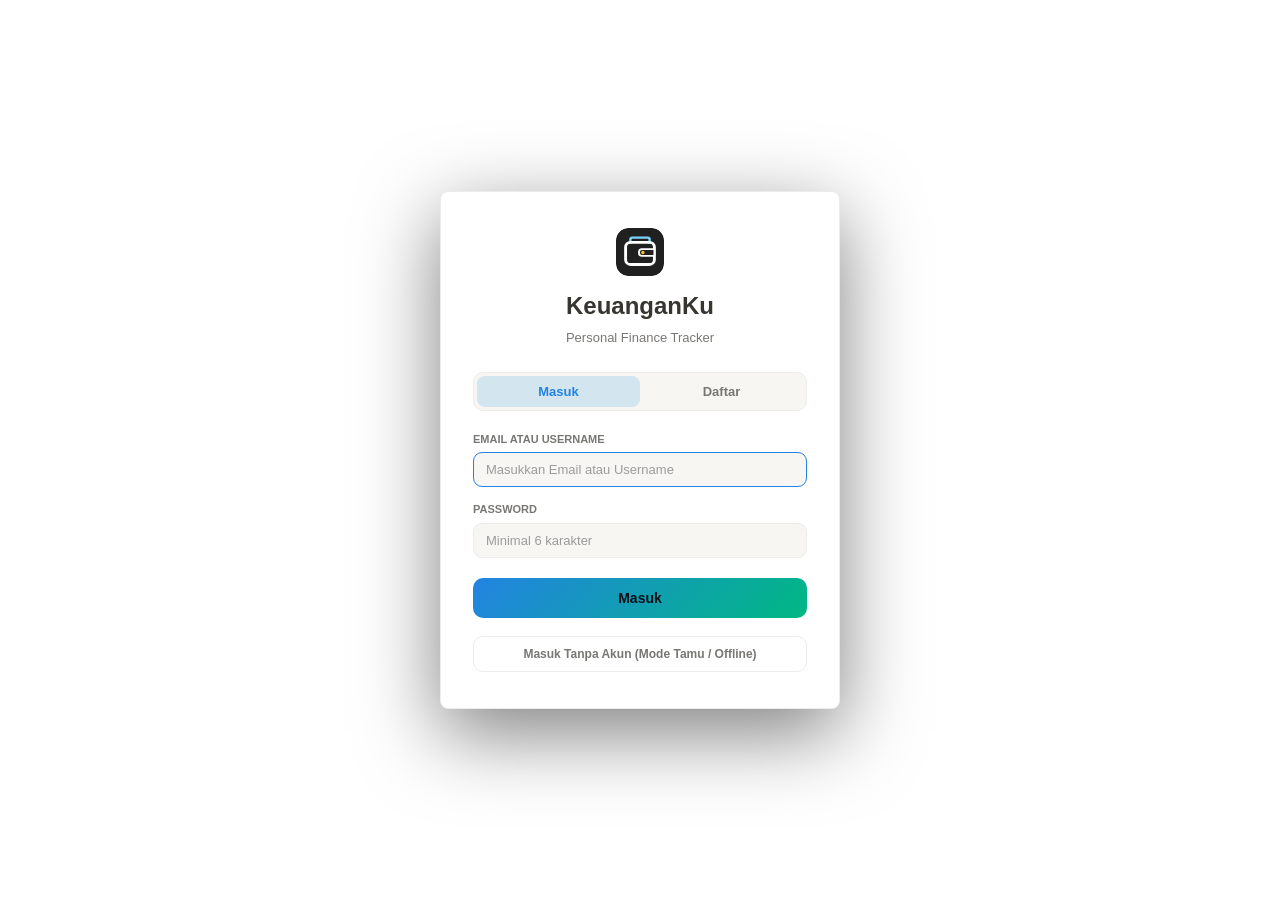
==== index.html @ 5f86e2ed "Release V5590: Year selector (10 yrs) in Analisis Bulanan, Pemasukan, Pengeluaran; Calendar spacing " ====
<!DOCTYPE html>
<html lang="id" class="notranslate" translate="no">
<head>
<meta charset="UTF-8"/>
<meta name="google" content="notranslate"/>
<meta name="viewport" content="width=device-width,initial-scale=1.0"/>
<meta name="theme-color" content="#202020"/>
<link rel="icon" type="image/svg+xml" href="data:image/svg+xml,<svg xmlns='http://www.w3.org/2000/svg' viewBox='0 0 100 100'><rect width='100' height='100' rx='26' fill='%23202020'/><path d='M30 30V24C30 21.8 31.8 20 34 20H66C68.2 20 70 20.8 70 23V30' stroke='%237DD3FC' stroke-width='5' stroke-linecap='round'/><rect x='20' y='30' width='60' height='46' rx='10' stroke='%23FFFFFF' stroke-width='6' fill='none'/><path d='M54 44H78C79.1 44 80 44.9 80 46V56C80 57.1 79.1 58 78 58H54C50.7 58 48 55.3 48 52V50C48 46.7 50.7 44 54 44Z' fill='%23202020' stroke='%23FFFFFF' stroke-width='4'/><circle cx='56' cy='51' r='3.5' fill='%23FBBF24'/></svg>"/>
<link rel="apple-touch-icon" href="data:image/svg+xml,<svg xmlns='http://www.w3.org/2000/svg' viewBox='0 0 100 100'><rect width='100' height='100' rx='26' fill='%23202020'/><path d='M30 30V24C30 21.8 31.8 20 34 20H66C68.2 20 70 20.8 70 23V30' stroke='%237DD3FC' stroke-width='5' stroke-linecap='round'/><rect x='20' y='30' width='60' height='46' rx='10' stroke='%23FFFFFF' stroke-width='6' fill='none'/><path d='M54 44H78C79.1 44 80 44.9 80 46V56C80 57.1 79.1 58 78 58H54C50.7 58 48 55.3 48 52V50C48 46.7 50.7 44 54 44Z' fill='%23202020' stroke='%23FFFFFF' stroke-width='4'/><circle cx='56' cy='51' r='3.5' fill='%23FBBF24'/></svg>"/>
<meta name="description" content="Keuangan Ku - Personal Finance Tracker"/>
<meta name="mobile-web-app-capable" content="yes"/>
<meta name="apple-mobile-web-app-capable" content="yes"/>
<meta name="apple-mobile-web-app-status-bar-style" content="black-translucent"/>
<meta name="apple-mobile-web-app-title" content="Keuangan Ku"/>
<title>KeuanganKu - Personal Finance</title>

<script>
if (typeof Node === "function" && Node.prototype) {
  var origRemove = Node.prototype.removeChild;
  Node.prototype.removeChild = function (child) {
    if (child && child.parentNode !== this) { return child; }
    return origRemove.apply(this, arguments);
  };
  var origInsert = Node.prototype.insertBefore;
  Node.prototype.insertBefore = function (newNode, refNode) {
    if (refNode && refNode.parentNode !== this) { return newNode; }
    return origInsert.apply(this, arguments);
  };
}
if ('serviceWorker' in navigator) {
  navigator.serviceWorker.getRegistrations().then(function(regs) {
    for (var r of regs) r.unregister();
  });
}
if (window.caches) {
  caches.keys().then(function(names) {
    for (var name of names) caches.delete(name);
  });
}
</script>

<link rel="preconnect" href="https://fonts.googleapis.com">
<link rel="preconnect" href="https://fonts.gstatic.com" crossorigin>
<link href="https://fonts.googleapis.com/css2?family=Plus+Jakarta+Sans:wght@400;500;600;700;800;900&display=swap" rel="stylesheet">
<link rel="manifest" href="./manifest.json"/>
<link rel="stylesheet" href="./style.css?v=20261120_V5590"/>
</head>
<body style="background:#FBFBFA;margin:0;color:#37352F;">
<div id="root"></div>

<script src="./vendor/react.production.min.js"></script>
<script src="./vendor/react-dom.production.min.js"></script>
<script src="./vendor/supabase.js"></script>

<script>
if (!window.React) document.write('<script src="https://cdnjs.cloudflare.com/ajax/libs/react/18.2.0/umd/react.production.min.js"><\/script>');
if (!window.ReactDOM) document.write('<script src="https://cdnjs.cloudflare.com/ajax/libs/react-dom/18.2.0/umd/react-dom.production.min.js"><\/script>');
if (!window.supabase) document.write('<script src="https://cdn.jsdelivr.net/npm/@supabase/supabase-js@2"><\/script>');
</script>

<script src="./config.js?v=20261120_V5590"></script>
<script src="./api.js?v=20261120_V5590"></script>
<script src="./app.js?v=20261120_V5590"></script>

<script>
// Wait for everything to be ready then render
(function tryRender(attempts) {
  attempts = attempts || 0;
  var root = document.getElementById("root");
  if (window.React && window.ReactDOM && typeof App !== "undefined" && root) {
    try {
      ReactDOM.createRoot(root).render(React.createElement(App));
    } catch(e) {
      console.error("Render error:", e);
    }
  } else if (attempts < 100) {
    setTimeout(function() { tryRender(attempts + 1); }, 100);
  }
})(0);
</script>
</body>
</html>
---- style.css ----
@import url('https://fonts.googleapis.com/css2?family=Inter:wght@400;500;600;700;800&display=swap');

* {
  margin: 0;
  padding: 0;
  box-sizing: border-box;
}

html, body {
  width: 100%;
  height: 100%;
  background: #FFFFFF;
  color: #37352F;
  overflow: hidden;
  -webkit-text-size-adjust: 100%;
  font-family: 'Inter', -apple-system, BlinkMacSystemFont, "Segoe UI", Roboto, system-ui, sans-serif;
  font-size: 14px;
  line-height: 1.5;
  -webkit-font-smoothing: antialiased;
}

#root {
  width: 100%;
  height: 100%;
}

/* Notion Scrollbar */
::-webkit-scrollbar {
  width: 6px;
  height: 6px;
}
::-webkit-scrollbar-track {
  background: transparent;
}
::-webkit-scrollbar-thumb {
  background: #D3D2D0;
  border-radius: 4px;
}
::-webkit-scrollbar-thumb:hover {
  background: #A0A09C;
}

/* Notion Form Inputs */
select {
  background: #FFFFFF;
  color: #37352F;
  border: 1px solid #E3E2E0;
  border-radius: 4px;
  padding: 6px 10px;
  font-family: inherit;
  font-size: 13px;
  outline: none;
  transition: border-color 0.15s ease;
}
select:focus {
  border-color: #2383E2 !important;
}

input, textarea {
  color: #37352F;
  font-family: inherit;
  font-size: 14px;
  border: 1px solid #E3E2E0;
  border-radius: 4px;
  padding: 8px 10px;
  outline: none;
  background: #FFFFFF;
  transition: border-color 0.15s ease;
}
input:focus, textarea:focus {
  border-color: #2383E2 !important;
}
input::placeholder, textarea::placeholder {
  color: #9B9B9B;
}

button {
  font-family: inherit;
}

/* Notion Classic Typography */
.notion-h1 {
  font-size: 40px !important;
  font-weight: 700 !important;
  letter-spacing: -0.02em !important;
  line-height: 1.15 !important;
  color: #37352F !important;
  margin: 0 !important;
}

.notion-h2 {
  font-size: 20px !important;
  font-weight: 600 !important;
  letter-spacing: -0.01em !important;
  color: #37352F !important;
  padding-bottom: 6px;
  border-bottom: 1px solid #EDECE9;
  display: flex;
  align-items: baseline;
  gap: 8px;
}

.notion-page-icon {
  font-size: 48px;
  line-height: 1;
  margin-bottom: 8px;
  user-select: none;
  display: inline-block;
}

/* Notion Property Block */
.notion-props-grid {
  display: flex;
  flex-direction: column;
  gap: 4px;
  padding: 6px 0 10px;
  margin-bottom: 12px;
}
.notion-prop-row {
  display: flex;
  align-items: center;
  min-height: 24px;
  font-size: 13px;
}
.notion-prop-label {
  width: 130px;
  flex-shrink: 0;
  color: #787774;
  font-size: 13px;
  display: flex;
  align-items: center;
  gap: 6px;
}
.notion-prop-value {
  flex: 1;
  display: flex;
  align-items: center;
  gap: 8px;
  flex-wrap: wrap;
}

/* Notion Tag Pills */
.notion-tag {
  display: inline-flex;
  align-items: center;
  gap: 4px;
  padding: 2px 7px;
  border-radius: 4px;
  font-size: 12px;
  font-weight: 500;
  line-height: 1.4;
  white-space: nowrap;
}
.notion-tag-green {
  background: #DBEDDB;
  color: #1C3829;
}
.notion-tag-red {
  background: #FFE2DD;
  color: #5D1715;
}
.notion-tag-blue {
  background: #D3E5EF;
  color: #183347;
}
.notion-tag-yellow {
  background: #FDECC8;
  color: #402C1B;
}
.notion-tag-gray {
  background: #EBEAEA;
  color: #37352F;
}

/* Notion Callout Box */
.notion-callout {
  background: #F7F6F3;
  border: 1px solid #EDECE9;
  border-radius: 6px;
  padding: 14px 18px;
  margin-bottom: 16px;
}

/* Notion Action Link & Text Buttons */
.notion-action-btn {
  background: transparent;
  border: none;
  color: #787774;
  font-size: 13px;
  font-weight: 500;
  padding: 6px 10px;
  border-radius: 4px;
  cursor: pointer;
  display: inline-flex;
  align-items: center;
  gap: 6px;
  transition: all 0.12s ease;
}
.notion-action-btn:hover {
  background: #EFEFEF;
  color: #37352F;
}

.notion-link-btn {
  background: transparent;
  border: none;
  color: #2383E2;
  font-size: 12px;
  font-weight: 500;
  cursor: pointer;
  padding: 2px 6px;
  border-radius: 4px;
  transition: background 0.12s ease;
}
.notion-link-btn:hover {
  background: rgba(35, 131, 226, 0.08);
}

.notion-primary-btn {
  background: #2383E2;
  color: #FFFFFF;
  border: none;
  border-radius: 4px;
  padding: 8px 16px;
  font-size: 13px;
  font-weight: 600;
  height: 36px;
  cursor: pointer;
  display: inline-flex;
  align-items: center;
  gap: 6px;
  transition: background 0.15s ease;
}
.notion-primary-btn:hover {
  background: #1B6BB8;
}

/* Notion Classic Database Table */
.notion-table-container {
  border: 1px solid #EDECE9;
  border-radius: 4px;
  overflow-x: auto;
  background: #FFFFFF;
  margin-top: 8px;
  margin-bottom: 20px;
}
.notion-table {
  width: 100%;
  border-collapse: collapse;
  font-size: 13px;
  text-align: left;
}
.notion-table th {
  background: #F7F7F5;
  color: #787774;
  font-weight: 500;
  font-size: 12px;
  padding: 7px 12px;
  border-bottom: 1px solid #EDECE9;
  border-right: 1px solid #EDECE9;
  white-space: nowrap;
}
.notion-table th:last-child {
  border-right: none;
}
.notion-table td {
  padding: 8px 12px;
  border-bottom: 1px solid #EDECE9;
  border-right: 1px solid #EDECE9;
  color: #37352F;
}
.notion-table td:last-child {
  border-right: none;
}
.notion-table tr:last-child td {
  border-bottom: none;
}
.notion-table tr:hover td {
  background: #F7F7F5;
}

/* Notion Classic Workspace Layout */
.notion-workspace-container {
  display: flex !important;
  flex-direction: row !important;
  width: 100vw !important;
  height: 100vh !important;
  overflow: hidden !important;
  background: #FFFFFF !important;
  font-family: 'Inter', -apple-system, BlinkMacSystemFont, "Segoe UI", Roboto, system-ui, sans-serif !important;
}

.notion-sidebar-root {
  width: 240px !important;
  height: 100% !important;
  background: #F7F7F5 !important;
  border-right: 1px solid #EDECE9 !important;
  display: flex !important;
  flex-direction: column !important;
  justifyContent: space-between !important;
  flex-shrink: 0 !important;
  user-select: none !important;
  z-index: 1000 !important;
}

.notion-doc-scroll {
  flex: 1 !important;
  height: 100% !important;
  overflow-y: auto !important;
  overflow-x: hidden !important;
  background: #FFFFFF !important;
}

.notion-page-canvas {
  width: 100% !important;
  max-width: 100% !important;
  margin: 0 !important;
  padding: 24px 32px 64px !important;
  box-sizing: border-box !important;
}

/* Notion Tabs */
.notion-tab-btn {
  background: transparent;
  border: none;
  font-size: 13px;
  font-weight: 500;
  color: #787774;
  padding: 6px 12px;
  cursor: pointer;
  border-bottom: 2px solid transparent;
  transition: all 0.15s ease;
}
.notion-tab-btn:hover {
  color: #37352F;
}
.notion-tab-btn.active {
  color: #37352F;
  font-weight: 600;
  border-bottom: 2px solid #37352F;
}

/* Notion Gallery Grid & Cards */
.notion-gallery-grid {
  display: grid;
  grid-template-columns: repeat(auto-fill, minmax(220px, 1fr));
  gap: 14px;
  margin-top: 14px;
  margin-bottom: 24px;
}
.notion-gallery-card {
  background: #FFFFFF;
  border: 1px solid #EDECE9;
  border-radius: 6px;
  padding: 16px;
  transition: transform 0.15s ease, box-shadow 0.15s ease;
  cursor: pointer;
}
.notion-gallery-card:hover {
  transform: translateY(-1px);
  box-shadow: 0 2px 8px rgba(0, 0, 0, 0.05);
}

/* Notion Calendar Grid */
.notion-calendar-layout {
  display: flex !important;
  flex-direction: row !important;
  align-items: flex-start !important;
  gap: 16px !important;
  width: 100% !important;
  margin-bottom: 24px !important;
}
.notion-calendar-main {
  flex: 1 1 0% !important;
  min-width: 0 !important;
  max-width: calc(100% - 336px) !important;
}
.notion-calendar-sidebar {
  width: 320px !important;
  flex-shrink: 0 !important;
  background: #F7F6F3 !important;
  border: 1px solid #EDECE9 !important;
  border-radius: 8px !important;
  padding: 14px 16px !important;
  box-sizing: border-box !important;
  position: sticky !important;
  top: 16px !important;
}
.notion-calendar-sidebar-item {
  background: #FFFFFF !important;
  border: 1px solid #EDECE9 !important;
  border-radius: 6px !important;
  padding: 8px 10px !important;
  transition: all 0.15s ease !important;
}
.notion-calendar-sidebar-item:hover {
  background: #FAF9F8 !important;
}
.dark-mode .notion-calendar-sidebar {
  background: #202020 !important;
  border-color: #2E2E2E !important;
  color: #EDEDED !important;
}
.dark-mode .notion-calendar-sidebar-item {
  background: #282828 !important;
  border-color: #383838 !important;
  color: #EDEDED !important;
}
.dark-mode .notion-calendar-sidebar-item:hover {
  background: #303030 !important;
}
@media (max-width: 860px) {
  .notion-calendar-layout {
    flex-direction: column !important;
  }
  .notion-calendar-main {
    max-width: 100% !important;
    width: 100% !important;
  }
  .notion-calendar-sidebar {
    width: 100% !important;
    position: static !important;
  }
}
.notion-calendar-table {
  width: 100%;
  border-collapse: collapse;
  table-layout: fixed;
  background: #FFFFFF;
  border: 1px solid #EDECE9;
  border-radius: 6px;
  overflow: hidden;
}
.notion-calendar-table th {
  background: #F7F7F5;
  color: #787774;
  font-weight: 500;
  font-size: 11px;
  padding: 6px 2px;
  text-align: center;
  border-bottom: 1px solid #EDECE9;
  border-right: 1px solid #EDECE9;
}
.notion-calendar-table th:last-child {
  border-right: none;
}
.notion-calendar-table td {
  border-bottom: 1px solid #EDECE9;
  border-right: 1px solid #EDECE9;
  vertical-align: top;
  height: 58px;
  padding: 2px 3px;
  position: relative;
  transition: background 0.1s ease;
}
.notion-calendar-table td:last-child {
  border-right: none;
}
.notion-calendar-table tr:last-child td {
  border-bottom: none;
}
.notion-calendar-table td:hover {
  background: #FAFAFA;
}
.notion-calendar-date-badge {
  display: inline-flex;
  align-items: center;
  justify-content: center;
  width: 18px;
  height: 18px;
  font-size: 11px;
  font-weight: 500;
  color: #787774;
  border-radius: 50%;
  margin-bottom: 2px;
}
  font-size: 12px;
  font-weight: 500;
  color: #787774;
  border-radius: 50%;
  margin-bottom: 4px;
}
.notion-calendar-date-badge.is-today {
  background: #2383E2 !important;
  color: #FFFFFF !important;
  font-weight: 700;
}

.notion-mobile-header {
  display: none !important;
}

/* Responsif Mobile (dibawah 768px) */
@media (max-width: 768px) {
  .notion-workspace-container {
    flex-direction: column !important;
  }
  .notion-mobile-header {
    display: flex !important;
    height: 48px !important;
    background: #F7F7F5 !important;
    border-bottom: 1px solid #EDECE9 !important;
    align-items: center !important;
    justifyContent: space-between !important;
    padding: 0 16px !important;
  }
  .notion-sidebar-root {
    position: fixed !important;
    top: 0 !important;
    left: 0 !important;
    bottom: 0 !important;
    width: 260px !important;
    box-shadow: 4px 0 24px rgba(0,0,0,0.12) !important;
    transition: transform 0.22s ease-in-out !important;
  }
  .notion-sidebar-root.sidebar-closed {
    transform: translateX(-100%) !important;
  }
  .notion-sidebar-root.sidebar-open {
    transform: translateX(0) !important;
  }
  .notion-sidebar-backdrop {
    position: fixed !important;
    inset: 0 !important;
    background: rgba(0,0,0,0.4) !important;
    z-index: 999 !important;
  }
  .notion-page-canvas {
    padding: 24px 16px 64px !important;
  }
}


/* Dark Mode Overrides for Notion Classic */
body.dark-mode,
.dark-mode {
  background: #191919 !important;
  color: #EDEDED !important;
}

.dark-mode .notion-workspace-container {
  background: #191919 !important;
  color: #EDEDED !important;
}

.dark-mode .notion-sidebar-root {
  background: #202020 !important;
  border-right-color: #2E2E2E !important;
}

.dark-mode .notion-sidebar-root > div:last-child {
  background: #202020 !important;
  border-top-color: #2E2E2E !important;
}

.dark-mode .notion-sidebar-root div[style*="border-top"] {
  border-top-color: #2E2E2E !important;
}

.dark-mode .notion-sidebar-root button[style*="background: #EBEBEA"],
.dark-mode .notion-sidebar-root button[style*="background:#EBEBEA"] {
  background: #2F2F2F !important;
  color: #FFFFFF !important;
}

.dark-mode .notion-doc-scroll {
  background: #191919 !important;
}

.dark-mode .notion-page-canvas {
  background: transparent !important;
}

.dark-mode .notion-h1,
.dark-mode .notion-h2 {
  color: #EDEDED !important;
  border-bottom-color: #2E2E2E !important;
}

.dark-mode .notion-prop-label {
  color: #9B9B9B !important;
}

.dark-mode .notion-prop-row {
  border-color: #2E2E2E !important;
}

.dark-mode .notion-callout {
  background: #222222 !important;
  border-color: #2E2E2E !important;
  color: #EDEDED !important;
}

.dark-mode .notion-table-container {
  background: #202020 !important;
  border-color: #2E2E2E !important;
}

.dark-mode .notion-table th {
  background: #252525 !important;
  color: #9B9B9B !important;
  border-color: #2E2E2E !important;
}

.dark-mode .notion-table td {
  border-color: #2E2E2E !important;
  color: #EDEDED !important;
}

.dark-mode .notion-table tr:hover td {
  background: #2A2A2A !important;
}

.dark-mode .notion-tab-btn {
  color: #9B9B9B !important;
}

.dark-mode .notion-tab-btn:hover {
  color: #EDEDED !important;
}

.dark-mode .notion-tab-btn.active {
  color: #EDEDED !important;
  border-bottom-color: #EDEDED !important;
}

.dark-mode .notion-action-btn {
  color: #9B9B9B !important;
}

.dark-mode .notion-action-btn:hover {
  background: #2E2E2E !important;
  color: #EDEDED !important;
}

.dark-mode select,
.dark-mode input[type="text"],
.dark-mode input[type="number"],
.dark-mode textarea {
  background: #252525 !important;
  color: #EDEDED !important;
  border-color: #383838 !important;
}

.dark-mode select option {
  background: #252525 !important;
  color: #EDEDED !important;
}

.dark-mode .notion-calendar-table {
  background: #202020 !important;
  border-color: #2E2E2E !important;
}

.dark-mode .notion-calendar-table th {
  background: #252525 !important;
  color: #9B9B9B !important;
  border-color: #2E2E2E !important;
}

.dark-mode .notion-calendar-table td {
  border-color: #2E2E2E !important;
}

.dark-mode .notion-calendar-table td:hover {
  background: #282828 !important;
}

.dark-mode .notion-calendar-date-badge {
  color: #9B9B9B !important;
}

.dark-mode .notion-gallery-card {
  background: #202020 !important;
  border-color: #2E2E2E !important;
}

.dark-mode .notion-gallery-card:hover {
  background: #252525 !important;
}

.dark-mode .notion-tag-gray {
  background: #333333 !important;
  color: #CCCCCC !important;
}

.dark-mode .notion-tag-green {
  background: rgba(52, 211, 153, 0.15) !important;
  color: #34D399 !important;
}

.dark-mode .notion-tag-red {
  background: rgba(248, 113, 113, 0.15) !important;
  color: #F87171 !important;
}

.dark-mode .notion-tag-blue {
  background: rgba(56, 189, 248, 0.15) !important;
  color: #38BDF8 !important;
}

.dark-mode .notion-tag-yellow {
  background: rgba(251, 191, 36, 0.15) !important;
  color: #FBBF24 !important;
}
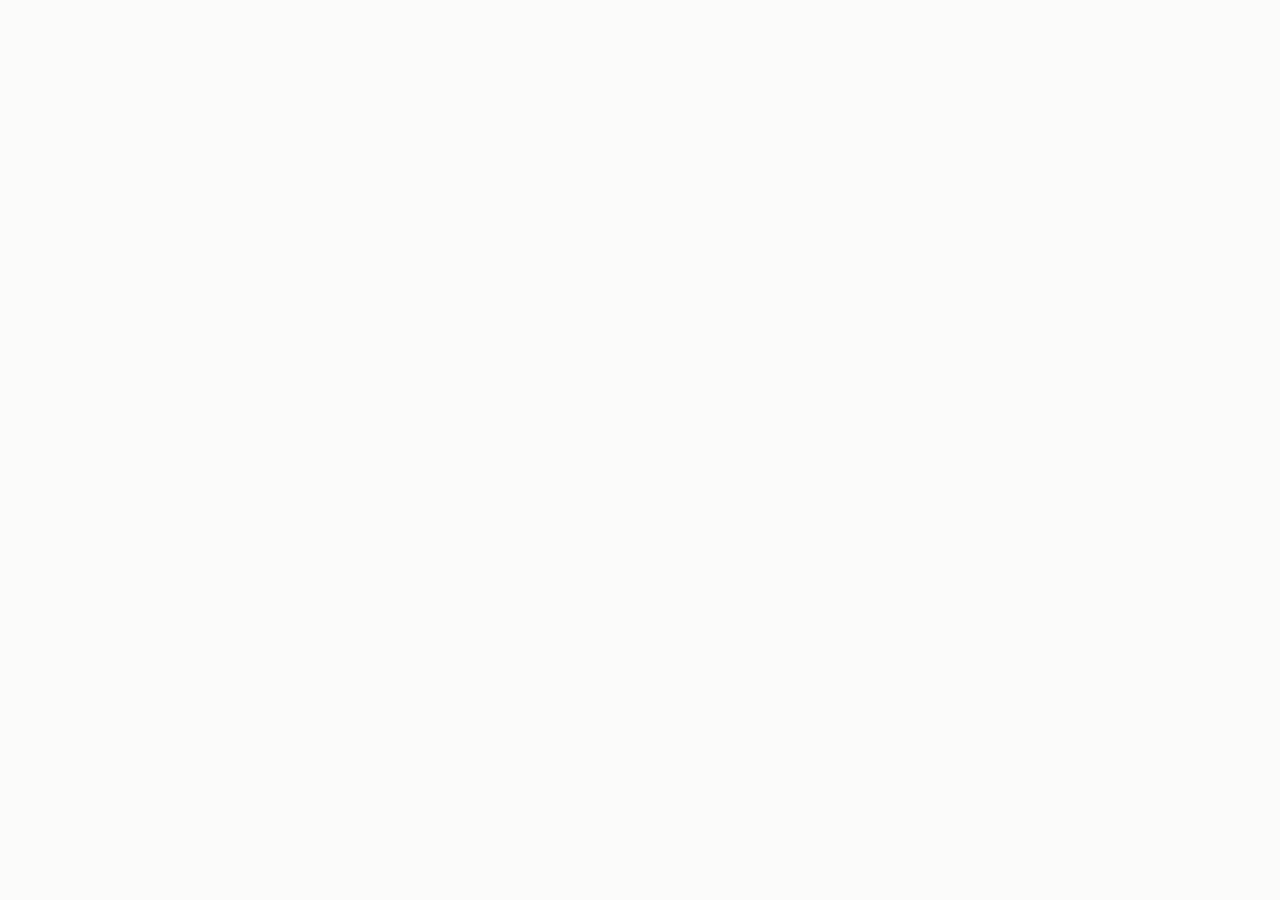
==== commit 5333b550: "Fix syntax error and restore Tagihan Mendatang with Cicilan integration V5670 (index.html)" ====
--- a/index.html
+++ b/index.html
@@ -43,7 +43,7 @@
 <link rel="preconnect" href="https://fonts.gstatic.com" crossorigin>
 <link href="https://fonts.googleapis.com/css2?family=Plus+Jakarta+Sans:wght@400;500;600;700;800;900&display=swap" rel="stylesheet">
 <link rel="manifest" href="./manifest.json"/>
-<link rel="stylesheet" href="./style.css?v=20261120_V5590"/>
+<link rel="stylesheet" href="./style.css?v=20261120_V5670"/>
 </head>
 <body style="background:#FBFBFA;margin:0;color:#37352F;">
 <div id="root"></div>
@@ -58,9 +58,9 @@
 if (!window.supabase) document.write('<script src="https://cdn.jsdelivr.net/npm/@supabase/supabase-js@2"><\/script>');
 </script>
 
-<script src="./config.js?v=20261120_V5590"></script>
-<script src="./api.js?v=20261120_V5590"></script>
-<script src="./app.js?v=20261120_V5590"></script>
+<script src="./config.js?v=20261120_V5670"></script>
+<script src="./api.js?v=20261120_V5670"></script>
+<script src="./app.js?v=20261120_V5670"></script>
 
 <script>
 // Wait for everything to be ready then render
--- a/style.css
+++ b/style.css
@@ -1,705 +1,944 @@
-@import url('https://fonts.googleapis.com/css2?family=Inter:wght@400;500;600;700;800&display=swap');
-
-* {
-  margin: 0;
-  padding: 0;
-  box-sizing: border-box;
+@import url('https://fonts.googleapis.com/css2?family=Inter:wght@400;500;600;700;800&display=swap');
+
+* {
+  margin: 0;
+  padding: 0;
+  box-sizing: border-box;
+}
+
+html, body {
+  width: 100%;
+  height: 100%;
+  background: #FFFFFF;
+  color: #37352F;
+  overflow: hidden;
+  -webkit-text-size-adjust: 100%;
+  font-family: 'Inter', -apple-system, BlinkMacSystemFont, "Segoe UI", Roboto, system-ui, sans-serif;
+  font-size: 14px;
+  line-height: 1.5;
+  -webkit-font-smoothing: antialiased;
+}
+
+#root {
+  width: 100%;
+  height: 100%;
+}
+
+/* Notion Scrollbar */
+::-webkit-scrollbar {
+  width: 6px;
+  height: 6px;
+}
+::-webkit-scrollbar-track {
+  background: transparent;
+}
+::-webkit-scrollbar-thumb {
+  background: #D3D2D0;
+  border-radius: 4px;
+}
+::-webkit-scrollbar-thumb:hover {
+  background: #A0A09C;
+}
+
+/* Notion Form Inputs */
+select {
+  background: #FFFFFF;
+  color: #37352F;
+  border: 1px solid #E3E2E0;
+  border-radius: 4px;
+  padding: 6px 10px;
+  font-family: inherit;
+  font-size: 13px;
+  outline: none;
+  transition: border-color 0.15s ease;
+}
+select:focus {
+  border-color: #2383E2 !important;
+}
+
+input, textarea {
+  color: #37352F;
+  font-family: inherit;
+  font-size: 14px;
+  border: 1px solid #E3E2E0;
+  border-radius: 4px;
+  padding: 8px 10px;
+  outline: none;
+  background: #FFFFFF;
+  transition: border-color 0.15s ease;
+}
+input:focus, textarea:focus {
+  border-color: #2383E2 !important;
+}
+input::placeholder, textarea::placeholder {
+  color: #9B9B9B;
+}
+
+button {
+  font-family: inherit;
+}
+
+/* Notion Classic Typography */
+.notion-h1 {
+  font-size: 40px !important;
+  font-weight: 700 !important;
+  letter-spacing: -0.02em !important;
+  line-height: 1.15 !important;
+  color: #37352F !important;
+  margin: 0 !important;
+}
+
+.notion-h2 {
+  font-size: 20px !important;
+  font-weight: 600 !important;
+  letter-spacing: -0.01em !important;
+  color: #37352F !important;
+  padding-bottom: 6px;
+  border-bottom: 1px solid #EDECE9;
+  display: flex;
+  align-items: baseline;
+  gap: 8px;
+}
+
+.notion-page-icon {
+  font-size: 48px;
+  line-height: 1;
+  margin-bottom: 8px;
+  user-select: none;
+  display: inline-block;
+}
+
+/* Notion Property Block */
+.notion-props-grid {
+  display: flex;
+  flex-direction: column;
+  gap: 4px;
+  padding: 6px 0 10px;
+  margin-bottom: 12px;
+}
+.notion-prop-row {
+  display: flex;
+  align-items: center;
+  min-height: 24px;
+  font-size: 13px;
+}
+.notion-prop-label {
+  width: 130px;
+  flex-shrink: 0;
+  color: #787774;
+  font-size: 13px;
+  display: flex;
+  align-items: center;
+  gap: 6px;
+}
+.notion-prop-value {
+  flex: 1;
+  display: flex;
+  align-items: center;
+  gap: 8px;
+  flex-wrap: wrap;
+}
+
+/* Notion Tag Pills */
+.notion-tag {
+  display: inline-flex;
+  align-items: center;
+  gap: 4px;
+  padding: 2px 7px;
+  border-radius: 4px;
+  font-size: 12px;
+  font-weight: 500;
+  line-height: 1.4;
+  white-space: nowrap;
+}
+.notion-tag-green {
+  background: #DBEDDB;
+  color: #1C3829;
+}
+.notion-tag-red {
+  background: #FFE2DD;
+  color: #5D1715;
+}
+.notion-tag-blue {
+  background: #D3E5EF;
+  color: #183347;
+}
+.notion-tag-yellow {
+  background: #FDECC8;
+  color: #402C1B;
+}
+.notion-tag-gray {
+  background: #EBEAEA;
+  color: #37352F;
+}
+
+/* Notion Callout Box */
+.notion-callout {
+  background: #F7F6F3;
+  border: 1px solid #EDECE9;
+  border-radius: 6px;
+  padding: 14px 18px;
+  margin-bottom: 16px;
+}
+
+/* Notion Action Link & Text Buttons */
+.notion-action-btn {
+  background: transparent;
+  border: none;
+  color: #787774;
+  font-size: 13px;
+  font-weight: 500;
+  padding: 6px 10px;
+  border-radius: 4px;
+  cursor: pointer;
+  display: inline-flex;
+  align-items: center;
+  gap: 6px;
+  transition: all 0.12s ease;
+}
+.notion-action-btn:hover {
+  background: #EFEFEF;
+  color: #37352F;
+}
+
+.notion-link-btn {
+  background: transparent;
+  border: none;
+  color: #2383E2;
+  font-size: 12px;
+  font-weight: 500;
+  cursor: pointer;
+  padding: 2px 6px;
+  border-radius: 4px;
+  transition: background 0.12s ease;
+}
+.notion-link-btn:hover {
+  background: rgba(35, 131, 226, 0.08);
+}
+
+.notion-primary-btn {
+  background: #2383E2;
+  color: #FFFFFF;
+  border: none;
+  border-radius: 4px;
+  padding: 8px 16px;
+  font-size: 13px;
+  font-weight: 600;
+  height: 36px;
+  cursor: pointer;
+  display: inline-flex;
+  align-items: center;
+  gap: 6px;
+  transition: background 0.15s ease;
+}
+.notion-primary-btn:hover {
+  background: #1B6BB8;
+}
+
+/* Notion Classic Database Table */
+.notion-table-container {
+  border: 1px solid #EDECE9;
+  border-radius: 4px;
+  overflow-x: auto;
+  background: #FFFFFF;
+  margin-top: 8px;
+  margin-bottom: 20px;
+}
+.notion-table {
+  width: 100%;
+  border-collapse: collapse;
+  font-size: 13px;
+  text-align: left;
+}
+.notion-table th {
+  background: #F7F7F5;
+  color: #787774;
+  font-weight: 500;
+  font-size: 12px;
+  padding: 7px 12px;
+  border-bottom: 1px solid #EDECE9;
+  border-right: 1px solid #EDECE9;
+  white-space: nowrap;
+}
+.notion-table th:last-child {
+  border-right: none;
+}
+.notion-table td {
+  padding: 8px 12px;
+  border-bottom: 1px solid #EDECE9;
+  border-right: 1px solid #EDECE9;
+  color: #37352F;
+}
+.notion-table td:last-child {
+  border-right: none;
+}
+.notion-table tr:last-child td {
+  border-bottom: none;
+}
+.notion-table tr:hover td {
+  background: #F7F7F5;
+}
+
+/* Notion Classic Workspace Layout */
+.notion-workspace-container {
+  display: flex !important;
+  flex-direction: row !important;
+  width: 100vw !important;
+  height: 100vh !important;
+  overflow: hidden !important;
+  background: #FFFFFF !important;
+  font-family: 'Inter', -apple-system, BlinkMacSystemFont, "Segoe UI", Roboto, system-ui, sans-serif !important;
+}
+
+.notion-sidebar-root {
+  width: 240px !important;
+  height: 100% !important;
+  background: #F7F7F5 !important;
+  border-right: 1px solid #EDECE9 !important;
+  display: flex !important;
+  flex-direction: column !important;
+  justifyContent: space-between !important;
+  flex-shrink: 0 !important;
+  user-select: none !important;
+  z-index: 1000 !important;
+}
+
+.notion-doc-scroll {
+  flex: 1 !important;
+  height: 100% !important;
+  overflow-y: auto !important;
+  overflow-x: hidden !important;
+  background: #FFFFFF !important;
+}
+
+.notion-page-canvas {
+  width: 100% !important;
+  max-width: 100% !important;
+  margin: 0 !important;
+  padding: 24px 32px 64px !important;
+  box-sizing: border-box !important;
+}
+
+/* Notion Tabs */
+.notion-tab-btn {
+  background: transparent;
+  border: none;
+  font-size: 13px;
+  font-weight: 500;
+  color: #787774;
+  padding: 6px 12px;
+  cursor: pointer;
+  border-bottom: 2px solid transparent;
+  transition: all 0.15s ease;
+}
+.notion-tab-btn:hover {
+  color: #37352F;
+}
+.notion-tab-btn.active {
+  color: #37352F;
+  font-weight: 600;
+  border-bottom: 2px solid #37352F;
+}
+
+/* Notion Gallery Grid & Cards */
+.notion-gallery-grid {
+  display: grid;
+  grid-template-columns: repeat(auto-fill, minmax(220px, 1fr));
+  gap: 14px;
+  margin-top: 14px;
+  margin-bottom: 24px;
+}
+.notion-gallery-card {
+  background: #FFFFFF;
+  border: 1px solid #EDECE9;
+  border-radius: 6px;
+  padding: 16px;
+  transition: transform 0.15s ease, box-shadow 0.15s ease;
+  cursor: pointer;
+}
+.notion-gallery-card:hover {
+  transform: translateY(-1px);
+  box-shadow: 0 2px 8px rgba(0, 0, 0, 0.05);
+}
+
+/* Notion Calendar Grid (Guaranteed Side-by-Side Flex Layout) */
+.notion-calendar-layout {
+  display: flex !important;
+  flex-direction: row !important;
+  align-items: flex-start !important;
+  gap: 16px !important;
+  width: 100% !important;
+  box-sizing: border-box !important;
+  margin-bottom: 24px !important;
+}
+.notion-calendar-main {
+  flex: 1 1 0% !important;
+  min-width: 0 !important;
+  max-width: calc(100% - 326px) !important;
+  box-sizing: border-box !important;
+}
+.notion-calendar-sidebar {
+  width: 310px !important;
+  min-width: 310px !important;
+  max-width: 310px !important;
+  flex-shrink: 0 !important;
+  background: #F7F6F3 !important;
+  border: 1px solid #EDECE9 !important;
+  border-radius: 8px !important;
+  padding: 14px 16px !important;
+  box-sizing: border-box !important;
+  position: sticky !important;
+  top: 16px !important;
+}
+.notion-calendar-sidebar-item {
+  background: #FFFFFF !important;
+  border: 1px solid #EDECE9 !important;
+  border-radius: 6px !important;
+  padding: 8px 10px !important;
+  transition: all 0.15s ease !important;
+}
+.notion-calendar-sidebar-item:hover {
+  background: #FAF9F8 !important;
+}
+.dark-mode .notion-calendar-sidebar {
+  background: #202020 !important;
+  border-color: #2E2E2E !important;
+  color: #EDEDED !important;
+}
+.dark-mode .notion-calendar-sidebar-item {
+  background: #282828 !important;
+  border-color: #383838 !important;
+  color: #EDEDED !important;
+}
+.dark-mode .notion-calendar-sidebar-item:hover {
+  background: #303030 !important;
+}
+@media (max-width: 540px) {
+  .notion-calendar-layout {
+    flex-direction: column !important;
+  }
+  .notion-calendar-main {
+    max-width: 100% !important;
+    width: 100% !important;
+  }
+  .notion-calendar-sidebar {
+    width: 100% !important;
+    min-width: 0 !important;
+    max-width: 100% !important;
+    position: static !important;
+  }
+}
+.notion-calendar-table {
+  width: 100%;
+  border-collapse: collapse;
+  table-layout: fixed;
+  background: #FFFFFF;
+  border: 1px solid #EDECE9;
+  border-radius: 6px;
+  overflow: hidden;
+}
+.notion-calendar-table th {
+  background: #F7F7F5;
+  color: #787774;
+  font-weight: 500;
+  font-size: 11px;
+  padding: 6px 2px;
+  text-align: center;
+  border-bottom: 1px solid #EDECE9;
+  border-right: 1px solid #EDECE9;
+}
+.notion-calendar-table th:last-child {
+  border-right: none;
+}
+.notion-calendar-table td {
+  border-bottom: 1px solid #EDECE9;
+  border-right: 1px solid #EDECE9;
+  vertical-align: top;
+  height: 58px;
+  padding: 2px 3px;
+  position: relative;
+  transition: background 0.1s ease;
+}
+.notion-calendar-table td:last-child {
+  border-right: none;
+}
+.notion-calendar-table tr:last-child td {
+  border-bottom: none;
+}
+.notion-calendar-table td:hover {
+  background: #FAFAFA;
+}
+.notion-calendar-date-badge {
+  display: inline-flex;
+  align-items: center;
+  justify-content: center;
+  width: 18px;
+  height: 18px;
+  font-size: 11px;
+  font-weight: 500;
+  color: #787774;
+  border-radius: 50%;
+  margin-bottom: 2px;
+}
+  font-size: 12px;
+  font-weight: 500;
+  color: #787774;
+  border-radius: 50%;
+  margin-bottom: 4px;
+}
+.notion-calendar-date-badge.is-today {
+  background: #2383E2 !important;
+  color: #FFFFFF !important;
+  font-weight: 700;
+}
+
+.notion-mobile-header {
+  display: none !important;
+}
+
+/* Responsif Mobile (dibawah 768px) */
+@media (max-width: 768px) {
+  .notion-workspace-container {
+    flex-direction: column !important;
+  }
+  .notion-mobile-header {
+    display: flex !important;
+    height: 48px !important;
+    background: #F7F7F5 !important;
+    border-bottom: 1px solid #EDECE9 !important;
+    align-items: center !important;
+    justifyContent: space-between !important;
+    padding: 0 16px !important;
+  }
+  .notion-sidebar-root {
+    position: fixed !important;
+    top: 0 !important;
+    left: 0 !important;
+    bottom: 0 !important;
+    width: 260px !important;
+    box-shadow: 4px 0 24px rgba(0,0,0,0.12) !important;
+    transition: transform 0.22s ease-in-out !important;
+  }
+  .notion-sidebar-root.sidebar-closed {
+    transform: translateX(-100%) !important;
+  }
+  .notion-sidebar-root.sidebar-open {
+    transform: translateX(0) !important;
+  }
+  .notion-sidebar-backdrop {
+    position: fixed !important;
+    inset: 0 !important;
+    background: rgba(0,0,0,0.4) !important;
+    z-index: 999 !important;
+  }
+  .notion-page-canvas {
+    padding: 24px 16px 64px !important;
+  }
+}
+
+
+/* Dark Mode Overrides for Notion Classic */
+body.dark-mode,
+.dark-mode {
+  background: #191919 !important;
+  color: #EDEDED !important;
+}
+
+.dark-mode .notion-workspace-container {
+  background: #191919 !important;
+  color: #EDEDED !important;
+}
+
+.dark-mode .notion-sidebar-root {
+  background: #202020 !important;
+  border-right-color: #2E2E2E !important;
+}
+
+.dark-mode .notion-sidebar-root > div:last-child {
+  background: #202020 !important;
+  border-top-color: #2E2E2E !important;
+}
+
+.dark-mode .notion-sidebar-root div[style*="border-top"] {
+  border-top-color: #2E2E2E !important;
+}
+
+.dark-mode .notion-sidebar-root button[style*="background: #EBEBEA"],
+.dark-mode .notion-sidebar-root button[style*="background:#EBEBEA"] {
+  background: #2F2F2F !important;
+  color: #FFFFFF !important;
+}
+
+.dark-mode .notion-doc-scroll {
+  background: #191919 !important;
+}
+
+.dark-mode .notion-page-canvas {
+  background: transparent !important;
+}
+
+.dark-mode .notion-h1,
+.dark-mode .notion-h2 {
+  color: #EDEDED !important;
+  border-bottom-color: #2E2E2E !important;
+}
+
+.dark-mode .notion-prop-label {
+  color: #9B9B9B !important;
+}
+
+.dark-mode .notion-prop-row {
+  border-color: #2E2E2E !important;
+}
+
+.dark-mode .notion-callout {
+  background: #222222 !important;
+  border-color: #2E2E2E !important;
+  color: #EDEDED !important;
+}
+
+.dark-mode .notion-table-container {
+  background: #202020 !important;
+  border-color: #2E2E2E !important;
+}
+
+.dark-mode .notion-table th {
+  background: #252525 !important;
+  color: #9B9B9B !important;
+  border-color: #2E2E2E !important;
+}
+
+.dark-mode .notion-table td {
+  border-color: #2E2E2E !important;
+  color: #EDEDED !important;
+}
+
+.dark-mode .notion-table tr:hover td {
+  background: #2A2A2A !important;
+}
+
+.dark-mode .notion-tab-btn {
+  color: #9B9B9B !important;
+}
+
+.dark-mode .notion-tab-btn:hover {
+  color: #EDEDED !important;
+}
+
+.dark-mode .notion-tab-btn.active {
+  color: #EDEDED !important;
+  border-bottom-color: #EDEDED !important;
+}
+
+.dark-mode .notion-action-btn {
+  color: #9B9B9B !important;
+}
+
+.dark-mode .notion-action-btn:hover {
+  background: #2E2E2E !important;
+  color: #EDEDED !important;
+}
+
+.dark-mode select,
+.dark-mode input[type="text"],
+.dark-mode input[type="number"],
+.dark-mode textarea {
+  background: #252525 !important;
+  color: #EDEDED !important;
+  border-color: #383838 !important;
+}
+
+.dark-mode select option {
+  background: #252525 !important;
+  color: #EDEDED !important;
+}
+
+.dark-mode .notion-calendar-table {
+  background: #202020 !important;
+  border-color: #2E2E2E !important;
+}
+
+.dark-mode .notion-calendar-table th {
+  background: #252525 !important;
+  color: #9B9B9B !important;
+  border-color: #2E2E2E !important;
+}
+
+.dark-mode .notion-calendar-table td {
+  border-color: #2E2E2E !important;
+}
+
+.dark-mode .notion-calendar-table td:hover {
+  background: #282828 !important;
+}
+
+.dark-mode .notion-calendar-date-badge {
+  color: #9B9B9B !important;
+}
+
+.dark-mode .notion-gallery-card {
+  background: #202020 !important;
+  border-color: #2E2E2E !important;
+}
+
+.dark-mode .notion-gallery-card:hover {
+  background: #252525 !important;
+}
+
+.dark-mode .notion-tag-gray {
+  background: #333333 !important;
+  color: #CCCCCC !important;
+}
+
+.dark-mode .notion-tag-green {
+  background: rgba(52, 211, 153, 0.15) !important;
+  color: #34D399 !important;
+}
+
+.dark-mode .notion-tag-red {
+  background: rgba(248, 113, 113, 0.15) !important;
+  color: #F87171 !important;
+}
+
+.dark-mode .notion-tag-blue {
+  background: rgba(56, 189, 248, 0.15) !important;
+  color: #38BDF8 !important;
+}
+
+.dark-mode .notion-tag-yellow {
+  background: rgba(251, 191, 36, 0.15) !important;
+  color: #FBBF24 !important;
+}
+
+
+/* ==========================================================================
+   ENHANCED NOTION DARK MODE SPECIFICATIONS (V5590)
+   Ensures all elements, cards, text, and inputs render flawlessly in Dark Mode
+   ========================================================================== */
+body.dark-mode {
+  background-color: #191919 !important;
+  color: #EDEDED !important;
+}
+
+.dark-mode .notion-workspace-container {
+  background-color: #191919 !important;
+  color: #EDEDED !important;
+}
+
+.dark-mode .notion-sidebar-root {
+  background: #202020 !important;
+  border-right-color: #2E2E2E !important;
+}
+
+.dark-mode .notion-sidebar-root > div {
+  background: #202020 !important;
+  border-color: #2E2E2E !important;
+}
+
+.dark-mode .notion-sidebar-root button {
+  color: #9B9B9B !important;
+}
+
+.dark-mode .notion-sidebar-root button:hover {
+  background: #282828 !important;
+  color: #EDEDED !important;
+}
+
+.dark-mode .notion-sidebar-root button[style*="background"] {
+  background: #2E2E2E !important;
+  color: #FFFFFF !important;
+}
+
+.dark-mode .notion-h1,
+.dark-mode .notion-h2,
+.dark-mode .notion-h3 {
+  color: #EDEDED !important;
+}
+
+.dark-mode .notion-prop-label {
+  color: #9B9B9B !important;
+}
+
+.dark-mode .notion-prop-row {
+  border-bottom-color: #2E2E2E !important;
+}
+
+.dark-mode select,
+.dark-mode input,
+.dark-mode textarea {
+  background-color: #252525 !important;
+  border-color: #383838 !important;
+  color: #EDEDED !important;
+}
+
+.dark-mode select option {
+  background-color: #252525 !important;
+  color: #EDEDED !important;
+}
+
+.dark-mode .notion-callout {
+  background: #222222 !important;
+  border-color: #2E2E2E !important;
+  color: #EDEDED !important;
+}
+
+.dark-mode .notion-table-container,
+.dark-mode .notion-table {
+  background: #202020 !important;
+  border-color: #2E2E2E !important;
+}
+
+.dark-mode .notion-table th {
+  background: #252525 !important;
+  color: #9B9B9B !important;
+  border-color: #2E2E2E !important;
+}
+
+.dark-mode .notion-table td {
+  border-color: #2E2E2E !important;
+  color: #EDEDED !important;
+}
+
+.dark-mode .notion-table tr:hover td {
+  background: #282828 !important;
+}
+
+.dark-mode .notion-card,
+.dark-mode .notion-gallery-card {
+  background: #202020 !important;
+  border-color: #2E2E2E !important;
+  color: #EDEDED !important;
+}
+
+.dark-mode .notion-card:hover,
+.dark-mode .notion-gallery-card:hover {
+  background: #262626 !important;
+}
+
+.dark-mode div[style*="border: 1px solid #EDECE9"],
+.dark-mode div[style*="border:1px solid #EDECE9"],
+.dark-mode div[style*="border: 1px solid #E3E2E0"],
+.dark-mode div[style*="border:1px solid #E3E2E0"] {
+  border-color: #2E2E2E !important;
+  background: #202020 !important;
+}
+
+/* Ensure bright contrast for all text in dark mode */
+.dark-mode [style*="color: #37352F"],
+.dark-mode [style*="color:#37352F"],
+.dark-mode [style*="color: #111827"],
+.dark-mode [style*="color:#111827"] {
+  color: #EDEDED !important;
+}
+
+.dark-mode [style*="color: #787774"],
+.dark-mode [style*="color:#787774"],
+.dark-mode [style*="color: #6B7280"] {
+  color: #A3A3A3 !important;
+}
+
+.dark-mode [style*="color: #1C3829"],
+.dark-mode [style*="color:#1C3829"] {
+  color: #34D399 !important;
+}
+
+.dark-mode [style*="color: #5D1715"],
+.dark-mode [style*="color:#5D1715"] {
+  color: #F87171 !important;
+}
+
+.dark-mode [style*="color: #183347"],
+.dark-mode [style*="color:#183347"] {
+  color: #38BDF8 !important;
+}
+
+.dark-mode [style*="background: #FFFFFF"],
+.dark-mode [style*="background:#FFFFFF"],
+.dark-mode [style*="background: #FAF9F8"],
+.dark-mode [style*="background:#FAF9F8"],
+.dark-mode [style*="background: #F7F7F5"],
+.dark-mode [style*="background:#F7F7F5"],
+.dark-mode [style*="background: #F7F6F3"],
+.dark-mode [style*="background:#F7F6F3"] {
+  background: #202020 !important;
+}
+
+.dark-mode .notion-calendar-table {
+  background: #202020 !important;
+  border-color: #2E2E2E !important;
+}
+
+.dark-mode .notion-calendar-table th {
+  background: #252525 !important;
+  color: #9B9B9B !important;
+  border-color: #2E2E2E !important;
+}
+
+.dark-mode .notion-calendar-table td {
+  border-color: #2E2E2E !important;
+}
+
+.dark-mode .notion-calendar-table td:hover {
+  background: #282828 !important;
+}
+
+.dark-mode .notion-calendar-sidebar {
+  background: #202020 !important;
+  border-color: #2E2E2E !important;
+}
+
+.dark-mode .notion-calendar-sidebar-item {
+  background: #262626 !important;
+  border-color: #333333 !important;
+  color: #EDEDED !important;
+}
+
+.dark-mode .notion-calendar-sidebar-item:hover {
+  background: #2D2D2D !important;
+}
+
+.dark-mode .notion-action-btn {
+  background: #252525 !important;
+  border-color: #383838 !important;
+  color: #EDEDED !important;
+}
+
+.dark-mode .notion-tab-btn {
+  color: #9B9B9B !important;
+}
+
+.dark-mode .notion-tab-btn.active {
+  color: #EDEDED !important;
+  border-bottom-color: #EDEDED !important;
 }
 
-html, body {
-  width: 100%;
-  height: 100%;
+/* Cicilan & Paylater Card Styling */
+.notion-cicilan-grid {
+  display: grid;
+  grid-template-columns: repeat(auto-fill, minmax(320px, 1fr));
+  gap: 16px;
+  margin-top: 16px;
+}
+.notion-cicilan-card {
   background: #FFFFFF;
-  color: #37352F;
-  overflow: hidden;
-  -webkit-text-size-adjust: 100%;
-  font-family: 'Inter', -apple-system, BlinkMacSystemFont, "Segoe UI", Roboto, system-ui, sans-serif;
-  font-size: 14px;
-  line-height: 1.5;
-  -webkit-font-smoothing: antialiased;
-}
-
-#root {
-  width: 100%;
-  height: 100%;
-}
-
-/* Notion Scrollbar */
-::-webkit-scrollbar {
-  width: 6px;
-  height: 6px;
-}
-::-webkit-scrollbar-track {
-  background: transparent;
-}
-::-webkit-scrollbar-thumb {
-  background: #D3D2D0;
-  border-radius: 4px;
-}
-::-webkit-scrollbar-thumb:hover {
-  background: #A0A09C;
-}
-
-/* Notion Form Inputs */
-select {
-  background: #FFFFFF;
-  color: #37352F;
-  border: 1px solid #E3E2E0;
-  border-radius: 4px;
-  padding: 6px 10px;
-  font-family: inherit;
-  font-size: 13px;
-  outline: none;
-  transition: border-color 0.15s ease;
-}
-select:focus {
-  border-color: #2383E2 !important;
-}
-
-input, textarea {
-  color: #37352F;
-  font-family: inherit;
-  font-size: 14px;
-  border: 1px solid #E3E2E0;
-  border-radius: 4px;
-  padding: 8px 10px;
-  outline: none;
-  background: #FFFFFF;
-  transition: border-color 0.15s ease;
-}
-input:focus, textarea:focus {
-  border-color: #2383E2 !important;
-}
-input::placeholder, textarea::placeholder {
-  color: #9B9B9B;
-}
-
-button {
-  font-family: inherit;
-}
-
-/* Notion Classic Typography */
-.notion-h1 {
-  font-size: 40px !important;
-  font-weight: 700 !important;
-  letter-spacing: -0.02em !important;
-  line-height: 1.15 !important;
-  color: #37352F !important;
-  margin: 0 !important;
-}
-
-.notion-h2 {
-  font-size: 20px !important;
-  font-weight: 600 !important;
-  letter-spacing: -0.01em !important;
-  color: #37352F !important;
-  padding-bottom: 6px;
-  border-bottom: 1px solid #EDECE9;
-  display: flex;
-  align-items: baseline;
-  gap: 8px;
-}
-
-.notion-page-icon {
-  font-size: 48px;
-  line-height: 1;
-  margin-bottom: 8px;
-  user-select: none;
-  display: inline-block;
-}
-
-/* Notion Property Block */
-.notion-props-grid {
+  border: 1px solid #EDECE9;
+  border-radius: 8px;
+  padding: 18px;
   display: flex;
   flex-direction: column;
-  gap: 4px;
-  padding: 6px 0 10px;
-  margin-bottom: 12px;
+  justify-content: space-between;
+  transition: all 0.15s ease;
+  position: relative;
 }
-.notion-prop-row {
-  display: flex;
-  align-items: center;
-  min-height: 24px;
-  font-size: 13px;
+.notion-cicilan-card:hover {
+  border-color: #D3D1CB;
+  box-shadow: 0 4px 12px rgba(0,0,0,0.04);
 }
-.notion-prop-label {
-  width: 130px;
-  flex-shrink: 0;
-  color: #787774;
-  font-size: 13px;
-  display: flex;
-  align-items: center;
-  gap: 6px;
-}
-.notion-prop-value {
-  flex: 1;
-  display: flex;
-  align-items: center;
-  gap: 8px;
-  flex-wrap: wrap;
-}
-
-/* Notion Tag Pills */
-.notion-tag {
-  display: inline-flex;
-  align-items: center;
-  gap: 4px;
-  padding: 2px 7px;
-  border-radius: 4px;
-  font-size: 12px;
-  font-weight: 500;
-  line-height: 1.4;
-  white-space: nowrap;
-}
-.notion-tag-green {
-  background: #DBEDDB;
-  color: #1C3829;
-}
-.notion-tag-red {
-  background: #FFE2DD;
-  color: #5D1715;
-}
-.notion-tag-blue {
-  background: #D3E5EF;
-  color: #183347;
-}
-.notion-tag-yellow {
-  background: #FDECC8;
-  color: #402C1B;
-}
-.notion-tag-gray {
-  background: #EBEAEA;
-  color: #37352F;
-}
-
-/* Notion Callout Box */
-.notion-callout {
-  background: #F7F6F3;
-  border: 1px solid #EDECE9;
-  border-radius: 6px;
-  padding: 14px 18px;
-  margin-bottom: 16px;
-}
-
-/* Notion Action Link & Text Buttons */
-.notion-action-btn {
-  background: transparent;
-  border: none;
-  color: #787774;
-  font-size: 13px;
-  font-weight: 500;
-  padding: 6px 10px;
-  border-radius: 4px;
-  cursor: pointer;
-  display: inline-flex;
-  align-items: center;
-  gap: 6px;
-  transition: all 0.12s ease;
-}
-.notion-action-btn:hover {
-  background: #EFEFEF;
-  color: #37352F;
-}
-
-.notion-link-btn {
-  background: transparent;
-  border: none;
-  color: #2383E2;
-  font-size: 12px;
-  font-weight: 500;
-  cursor: pointer;
-  padding: 2px 6px;
-  border-radius: 4px;
-  transition: background 0.12s ease;
-}
-.notion-link-btn:hover {
-  background: rgba(35, 131, 226, 0.08);
-}
-
-.notion-primary-btn {
-  background: #2383E2;
-  color: #FFFFFF;
-  border: none;
-  border-radius: 4px;
-  padding: 8px 16px;
-  font-size: 13px;
-  font-weight: 600;
-  height: 36px;
-  cursor: pointer;
-  display: inline-flex;
-  align-items: center;
-  gap: 6px;
-  transition: background 0.15s ease;
-}
-.notion-primary-btn:hover {
-  background: #1B6BB8;
-}
-
-/* Notion Classic Database Table */
-.notion-table-container {
-  border: 1px solid #EDECE9;
-  border-radius: 4px;
-  overflow-x: auto;
-  background: #FFFFFF;
-  margin-top: 8px;
-  margin-bottom: 20px;
-}
-.notion-table {
-  width: 100%;
-  border-collapse: collapse;
-  font-size: 13px;
-  text-align: left;
-}
-.notion-table th {
-  background: #F7F7F5;
-  color: #787774;
-  font-weight: 500;
-  font-size: 12px;
-  padding: 7px 12px;
-  border-bottom: 1px solid #EDECE9;
-  border-right: 1px solid #EDECE9;
-  white-space: nowrap;
-}
-.notion-table th:last-child {
-  border-right: none;
-}
-.notion-table td {
-  padding: 8px 12px;
-  border-bottom: 1px solid #EDECE9;
-  border-right: 1px solid #EDECE9;
-  color: #37352F;
-}
-.notion-table td:last-child {
-  border-right: none;
-}
-.notion-table tr:last-child td {
-  border-bottom: none;
-}
-.notion-table tr:hover td {
-  background: #F7F7F5;
-}
-
-/* Notion Classic Workspace Layout */
-.notion-workspace-container {
-  display: flex !important;
-  flex-direction: row !important;
-  width: 100vw !important;
-  height: 100vh !important;
-  overflow: hidden !important;
-  background: #FFFFFF !important;
-  font-family: 'Inter', -apple-system, BlinkMacSystemFont, "Segoe UI", Roboto, system-ui, sans-serif !important;
-}
-
-.notion-sidebar-root {
-  width: 240px !important;
-  height: 100% !important;
-  background: #F7F7F5 !important;
-  border-right: 1px solid #EDECE9 !important;
-  display: flex !important;
-  flex-direction: column !important;
-  justifyContent: space-between !important;
-  flex-shrink: 0 !important;
-  user-select: none !important;
-  z-index: 1000 !important;
-}
-
-.notion-doc-scroll {
-  flex: 1 !important;
-  height: 100% !important;
-  overflow-y: auto !important;
-  overflow-x: hidden !important;
-  background: #FFFFFF !important;
-}
-
-.notion-page-canvas {
-  width: 100% !important;
-  max-width: 100% !important;
-  margin: 0 !important;
-  padding: 24px 32px 64px !important;
-  box-sizing: border-box !important;
-}
-
-/* Notion Tabs */
-.notion-tab-btn {
-  background: transparent;
-  border: none;
-  font-size: 13px;
-  font-weight: 500;
-  color: #787774;
-  padding: 6px 12px;
-  cursor: pointer;
-  border-bottom: 2px solid transparent;
-  transition: all 0.15s ease;
-}
-.notion-tab-btn:hover {
-  color: #37352F;
-}
-.notion-tab-btn.active {
-  color: #37352F;
-  font-weight: 600;
-  border-bottom: 2px solid #37352F;
-}
-
-/* Notion Gallery Grid & Cards */
-.notion-gallery-grid {
-  display: grid;
-  grid-template-columns: repeat(auto-fill, minmax(220px, 1fr));
-  gap: 14px;
-  margin-top: 14px;
-  margin-bottom: 24px;
-}
-.notion-gallery-card {
-  background: #FFFFFF;
-  border: 1px solid #EDECE9;
-  border-radius: 6px;
-  padding: 16px;
-  transition: transform 0.15s ease, box-shadow 0.15s ease;
-  cursor: pointer;
-}
-.notion-gallery-card:hover {
-  transform: translateY(-1px);
-  box-shadow: 0 2px 8px rgba(0, 0, 0, 0.05);
-}
-
-/* Notion Calendar Grid */
-.notion-calendar-layout {
-  display: flex !important;
-  flex-direction: row !important;
-  align-items: flex-start !important;
-  gap: 16px !important;
-  width: 100% !important;
-  margin-bottom: 24px !important;
-}
-.notion-calendar-main {
-  flex: 1 1 0% !important;
-  min-width: 0 !important;
-  max-width: calc(100% - 336px) !important;
-}
-.notion-calendar-sidebar {
-  width: 320px !important;
-  flex-shrink: 0 !important;
-  background: #F7F6F3 !important;
-  border: 1px solid #EDECE9 !important;
-  border-radius: 8px !important;
-  padding: 14px 16px !important;
-  box-sizing: border-box !important;
-  position: sticky !important;
-  top: 16px !important;
-}
-.notion-calendar-sidebar-item {
-  background: #FFFFFF !important;
-  border: 1px solid #EDECE9 !important;
-  border-radius: 6px !important;
-  padding: 8px 10px !important;
-  transition: all 0.15s ease !important;
-}
-.notion-calendar-sidebar-item:hover {
-  background: #FAF9F8 !important;
-}
-.dark-mode .notion-calendar-sidebar {
+.dark-mode .notion-cicilan-card {
   background: #202020 !important;
   border-color: #2E2E2E !important;
   color: #EDEDED !important;
 }
-.dark-mode .notion-calendar-sidebar-item {
-  background: #282828 !important;
+.dark-mode .notion-cicilan-card:hover {
   border-color: #383838 !important;
-  color: #EDEDED !important;
-}
-.dark-mode .notion-calendar-sidebar-item:hover {
-  background: #303030 !important;
-}
-@media (max-width: 860px) {
-  .notion-calendar-layout {
-    flex-direction: column !important;
-  }
-  .notion-calendar-main {
-    max-width: 100% !important;
-    width: 100% !important;
-  }
-  .notion-calendar-sidebar {
-    width: 100% !important;
-    position: static !important;
-  }
-}
-.notion-calendar-table {
-  width: 100%;
-  border-collapse: collapse;
-  table-layout: fixed;
-  background: #FFFFFF;
-  border: 1px solid #EDECE9;
-  border-radius: 6px;
-  overflow: hidden;
-}
-.notion-calendar-table th {
-  background: #F7F7F5;
-  color: #787774;
-  font-weight: 500;
-  font-size: 11px;
-  padding: 6px 2px;
-  text-align: center;
-  border-bottom: 1px solid #EDECE9;
-  border-right: 1px solid #EDECE9;
-}
-.notion-calendar-table th:last-child {
-  border-right: none;
-}
-.notion-calendar-table td {
-  border-bottom: 1px solid #EDECE9;
-  border-right: 1px solid #EDECE9;
-  vertical-align: top;
-  height: 58px;
-  padding: 2px 3px;
-  position: relative;
-  transition: background 0.1s ease;
-}
-.notion-calendar-table td:last-child {
-  border-right: none;
-}
-.notion-calendar-table tr:last-child td {
-  border-bottom: none;
-}
-.notion-calendar-table td:hover {
-  background: #FAFAFA;
-}
-.notion-calendar-date-badge {
-  display: inline-flex;
-  align-items: center;
-  justify-content: center;
-  width: 18px;
-  height: 18px;
-  font-size: 11px;
-  font-weight: 500;
-  color: #787774;
-  border-radius: 50%;
-  margin-bottom: 2px;
-}
-  font-size: 12px;
-  font-weight: 500;
-  color: #787774;
-  border-radius: 50%;
-  margin-bottom: 4px;
-}
-.notion-calendar-date-badge.is-today {
-  background: #2383E2 !important;
-  color: #FFFFFF !important;
-  font-weight: 700;
-}
-
-.notion-mobile-header {
-  display: none !important;
-}
-
-/* Responsif Mobile (dibawah 768px) */
-@media (max-width: 768px) {
-  .notion-workspace-container {
-    flex-direction: column !important;
-  }
-  .notion-mobile-header {
-    display: flex !important;
-    height: 48px !important;
-    background: #F7F7F5 !important;
-    border-bottom: 1px solid #EDECE9 !important;
-    align-items: center !important;
-    justifyContent: space-between !important;
-    padding: 0 16px !important;
-  }
-  .notion-sidebar-root {
-    position: fixed !important;
-    top: 0 !important;
-    left: 0 !important;
-    bottom: 0 !important;
-    width: 260px !important;
-    box-shadow: 4px 0 24px rgba(0,0,0,0.12) !important;
-    transition: transform 0.22s ease-in-out !important;
-  }
-  .notion-sidebar-root.sidebar-closed {
-    transform: translateX(-100%) !important;
-  }
-  .notion-sidebar-root.sidebar-open {
-    transform: translateX(0) !important;
-  }
-  .notion-sidebar-backdrop {
-    position: fixed !important;
-    inset: 0 !important;
-    background: rgba(0,0,0,0.4) !important;
-    z-index: 999 !important;
-  }
-  .notion-page-canvas {
-    padding: 24px 16px 64px !important;
-  }
-}
-
-
-/* Dark Mode Overrides for Notion Classic */
-body.dark-mode,
-.dark-mode {
-  background: #191919 !important;
-  color: #EDEDED !important;
-}
-
-.dark-mode .notion-workspace-container {
-  background: #191919 !important;
-  color: #EDEDED !important;
-}
-
-.dark-mode .notion-sidebar-root {
-  background: #202020 !important;
-  border-right-color: #2E2E2E !important;
-}
-
-.dark-mode .notion-sidebar-root > div:last-child {
-  background: #202020 !important;
-  border-top-color: #2E2E2E !important;
-}
-
-.dark-mode .notion-sidebar-root div[style*="border-top"] {
-  border-top-color: #2E2E2E !important;
-}
-
-.dark-mode .notion-sidebar-root button[style*="background: #EBEBEA"],
-.dark-mode .notion-sidebar-root button[style*="background:#EBEBEA"] {
-  background: #2F2F2F !important;
-  color: #FFFFFF !important;
-}
-
-.dark-mode .notion-doc-scroll {
-  background: #191919 !important;
-}
-
-.dark-mode .notion-page-canvas {
-  background: transparent !important;
-}
-
-.dark-mode .notion-h1,
-.dark-mode .notion-h2 {
-  color: #EDEDED !important;
-  border-bottom-color: #2E2E2E !important;
-}
-
-.dark-mode .notion-prop-label {
-  color: #9B9B9B !important;
-}
-
-.dark-mode .notion-prop-row {
-  border-color: #2E2E2E !important;
-}
-
-.dark-mode .notion-callout {
-  background: #222222 !important;
-  border-color: #2E2E2E !important;
-  color: #EDEDED !important;
-}
-
-.dark-mode .notion-table-container {
-  background: #202020 !important;
-  border-color: #2E2E2E !important;
-}
-
-.dark-mode .notion-table th {
-  background: #252525 !important;
-  color: #9B9B9B !important;
-  border-color: #2E2E2E !important;
-}
-
-.dark-mode .notion-table td {
-  border-color: #2E2E2E !important;
-  color: #EDEDED !important;
-}
-
-.dark-mode .notion-table tr:hover td {
-  background: #2A2A2A !important;
-}
-
-.dark-mode .notion-tab-btn {
-  color: #9B9B9B !important;
-}
-
-.dark-mode .notion-tab-btn:hover {
-  color: #EDEDED !important;
-}
-
-.dark-mode .notion-tab-btn.active {
-  color: #EDEDED !important;
-  border-bottom-color: #EDEDED !important;
-}
-
-.dark-mode .notion-action-btn {
-  color: #9B9B9B !important;
-}
-
-.dark-mode .notion-action-btn:hover {
-  background: #2E2E2E !important;
-  color: #EDEDED !important;
-}
-
-.dark-mode select,
-.dark-mode input[type="text"],
-.dark-mode input[type="number"],
-.dark-mode textarea {
-  background: #252525 !important;
-  color: #EDEDED !important;
-  border-color: #383838 !important;
-}
-
-.dark-mode select option {
-  background: #252525 !important;
-  color: #EDEDED !important;
-}
-
-.dark-mode .notion-calendar-table {
-  background: #202020 !important;
-  border-color: #2E2E2E !important;
-}
-
-.dark-mode .notion-calendar-table th {
-  background: #252525 !important;
-  color: #9B9B9B !important;
-  border-color: #2E2E2E !important;
-}
-
-.dark-mode .notion-calendar-table td {
-  border-color: #2E2E2E !important;
-}
-
-.dark-mode .notion-calendar-table td:hover {
-  background: #282828 !important;
-}
-
-.dark-mode .notion-calendar-date-badge {
-  color: #9B9B9B !important;
-}
-
-.dark-mode .notion-gallery-card {
-  background: #202020 !important;
-  border-color: #2E2E2E !important;
-}
-
-.dark-mode .notion-gallery-card:hover {
-  background: #252525 !important;
-}
-
-.dark-mode .notion-tag-gray {
-  background: #333333 !important;
-  color: #CCCCCC !important;
-}
-
-.dark-mode .notion-tag-green {
-  background: rgba(52, 211, 153, 0.15) !important;
-  color: #34D399 !important;
-}
-
-.dark-mode .notion-tag-red {
-  background: rgba(248, 113, 113, 0.15) !important;
-  color: #F87171 !important;
-}
-
-.dark-mode .notion-tag-blue {
-  background: rgba(56, 189, 248, 0.15) !important;
-  color: #38BDF8 !important;
-}
-
-.dark-mode .notion-tag-yellow {
-  background: rgba(251, 191, 36, 0.15) !important;
-  color: #FBBF24 !important;
-}
+}
